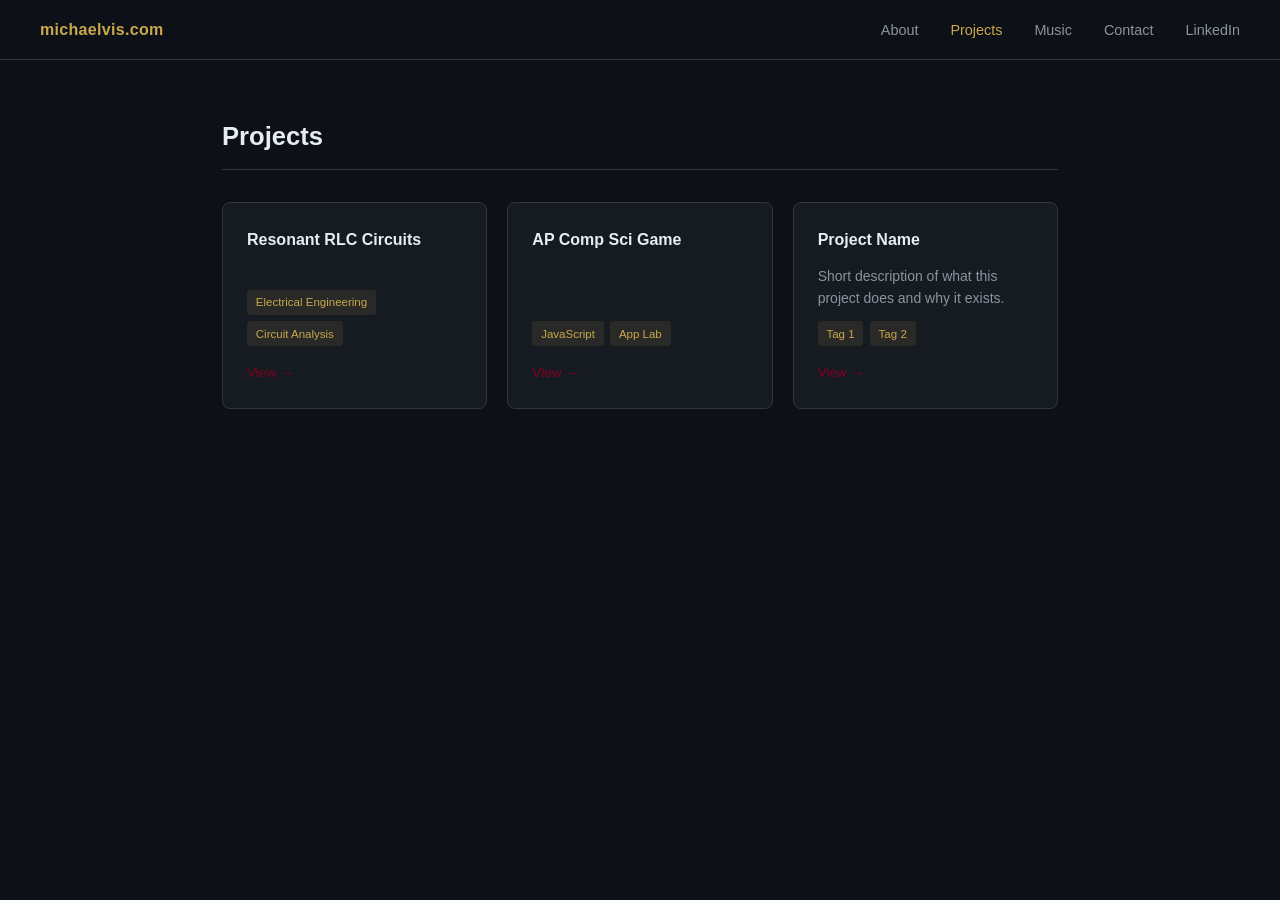
==== projects.html @ 1a80a27c "pushing initial website" ====
<!DOCTYPE html>
<html lang="en">
<head>
  <meta charset="UTF-8" />
  <meta name="viewport" content="width=device-width, initial-scale=1.0" />
  <title>Projects — michaelvis.com</title>
  <link rel="stylesheet" href="style.css" />
</head>
<body>

  <nav>
    <a class="nav-brand" href="index.html">michaelvis.com</a>
    <ul class="nav-links">
      <li><a href="index.html">About</a></li>
      <li><a href="projects.html" class="active">Projects</a></li>
      <li><a href="music.html">Music</a></li>
      <li><a href="contact.html">Contact</a></li>
      <li><a href="https://www.linkedin.com/in/michaelvis/" target="_blank" rel="noopener">LinkedIn</a></li>
    </ul>
  </nav>

  <main>
    <h2 class="page-title">Projects</h2>

    <div class="projects-grid">

      <!-- ── Project Card ─────────────────────────────
           Duplicate this block to add a new project.
           ─────────────────────────────────────────── -->
      <div class="project-card">
        <h3>Resonant RLC Circuits</h3>
        <p><!-- Short description of the project --></p>
        <div class="project-tags">
          <span class="tag">Electrical Engineering</span>
          <span class="tag">Circuit Analysis</span>
        </div>
        <a class="project-link" href="rlc-circuits.html">View →</a>
      </div>

      <div class="project-card">
        <h3>AP Comp Sci Game</h3>
        <p><!-- Short description --></p>
        <div class="project-tags">
          <span class="tag">JavaScript</span>
          <span class="tag">App Lab</span>
        </div>
        <a class="project-link" href="https://studio.code.org/projects/applab/rqAH8xMTi5h5fSl5Fb8dd_cX94-9liHPnm_J8NWIzmo" target="_blank" rel="noopener">View →</a>
      </div>

      <div class="project-card">
        <h3>Project Name</h3>
        <p>Short description of what this project does and why it exists.</p>
        <div class="project-tags">
          <span class="tag">Tag 1</span>
          <span class="tag">Tag 2</span>
        </div>
        <a class="project-link" href="#" target="_blank" rel="noopener">View →</a>
      </div>

    </div>
  </main>

</body>
</html>
---- style.css ----
:root {
  --bg:           #0d1117;
  --bg-secondary: #161b22;
  --text:         #e6edf3;
  --text-muted:   #8b949e;
  --maroon:       #800020;
  --gold:         #c9a84c;
  --border:       #30363d;
  --nav-height:   60px;
}

* {
  margin: 0;
  padding: 0;
  box-sizing: border-box;
}

body {
  background: var(--bg);
  color: var(--text);
  font-family: -apple-system, BlinkMacSystemFont, "Segoe UI", Helvetica, Arial, sans-serif;
  font-size: 16px;
  line-height: 1.6;
}

/* ── NAV ── */
nav {
  position: fixed;
  top: 0;
  left: 0;
  right: 0;
  height: var(--nav-height);
  background: var(--bg);
  border-bottom: 1px solid var(--border);
  display: flex;
  align-items: center;
  justify-content: space-between;
  padding: 0 2.5rem;
  z-index: 100;
}

.nav-brand {
  font-size: 1rem;
  font-weight: 700;
  color: var(--gold);
  text-decoration: none;
  letter-spacing: 0.02em;
}

.nav-links {
  list-style: none;
  display: flex;
  gap: 2rem;
}

.nav-links a {
  color: var(--text-muted);
  text-decoration: none;
  font-size: 0.9rem;
  transition: color 0.2s;
}

.nav-links a:hover,
.nav-links a.active {
  color: var(--gold);
}

/* ── LAYOUT ── */
main {
  max-width: 900px;
  margin: 0 auto;
  padding: calc(var(--nav-height) + 3.5rem) 2rem 5rem;
}

.page-title {
  font-size: 1.6rem;
  font-weight: 700;
  margin-bottom: 2rem;
  padding-bottom: 0.75rem;
  border-bottom: 1px solid var(--border);
}

/* ── ABOUT ── */
.about-grid {
  display: grid;
  grid-template-columns: 200px 1fr;
  gap: 3rem;
  align-items: start;
}

.photo-placeholder {
  width: 200px;
  height: 200px;
  border-radius: 8px;
  background: var(--bg-secondary);
  border: 2px dashed var(--border);
  display: flex;
  align-items: center;
  justify-content: center;
  color: var(--text-muted);
  font-size: 0.8rem;
  text-align: center;
}

.about-content h1 {
  font-size: 2rem;
  font-weight: 700;
  margin-bottom: 0.25rem;
}

.about-content .tagline {
  color: #7ec8e3;
  font-size: 1rem;
  margin-bottom: 1.5rem;
}

.about-content p {
  color: var(--text-muted);
  margin-bottom: 1rem;
  max-width: 55ch;
}

.bio-block {
  display: flex;
  flex-direction: column;
  gap: 0.6rem;
  margin-bottom: 1.25rem;
}

.bio-line {
  display: flex;
  flex-direction: column;
  gap: 0.15rem;
}

.ti-red {
  font-size: 1.3rem;
  color: #e31837;
}

.calvin {
  font-size: 1.3rem;
  color: #c9a84c;
}

.bio-sub {
  font-size: 0.85rem;
  color: var(--text-muted);
  padding-left: 0.1rem;
}

.socials {
  display: flex;
  gap: 0.75rem;
  flex-wrap: wrap;
  margin-top: 2rem;
}

.social-link {
  color: var(--text-muted);
  text-decoration: none;
  font-size: 0.85rem;
  border: 1px solid var(--border);
  padding: 0.35rem 0.9rem;
  border-radius: 4px;
  transition: color 0.2s, border-color 0.2s;
}

.social-link:hover {
  color: var(--gold);
  border-color: var(--gold);
}

/* ── PROJECTS ── */
.projects-grid {
  display: grid;
  grid-template-columns: repeat(auto-fill, minmax(260px, 1fr));
  gap: 1.25rem;
}

.project-card {
  background: var(--bg-secondary);
  border: 1px solid var(--border);
  border-radius: 8px;
  padding: 1.5rem;
  display: flex;
  flex-direction: column;
  gap: 0.75rem;
  transition: border-color 0.2s;
}

.project-card:hover {
  border-color: var(--maroon);
}

.project-card h3 {
  font-size: 1rem;
  font-weight: 600;
}

.project-card p {
  color: var(--text-muted);
  font-size: 0.875rem;
  flex: 1;
}

.project-tags {
  display: flex;
  gap: 0.4rem;
  flex-wrap: wrap;
}

.tag {
  font-size: 0.72rem;
  padding: 0.2rem 0.55rem;
  background: rgba(201, 168, 76, 0.1);
  color: var(--gold);
  border-radius: 3px;
}

.project-link {
  align-self: flex-start;
  font-size: 0.85rem;
  color: var(--maroon);
  text-decoration: none;
  margin-top: 0.25rem;
  transition: color 0.2s;
}

.project-link:hover {
  color: var(--gold);
}

/* ── CONTACT ── */
.contact-section {
  max-width: 480px;
}

.contact-section p {
  color: var(--text-muted);
  margin-bottom: 1.75rem;
}

.mailto-link {
  display: inline-block;
  color: var(--gold);
  font-size: 1.05rem;
  text-decoration: none;
  border-bottom: 1px solid var(--maroon);
  padding-bottom: 2px;
  margin-bottom: 3rem;
  transition: color 0.2s;
}

.mailto-link:hover {
  color: var(--text);
}

/* ── MUSIC ── */
.music-bio {
  color: var(--text-muted);
  max-width: 55ch;
  margin-bottom: 2.5rem;
}

.music-bio strong {
  color: var(--text);
}

.video-grid {
  display: grid;
  grid-template-columns: repeat(auto-fill, minmax(300px, 1fr));
  gap: 1.5rem;
}

.video-card {
  background: var(--bg-secondary);
  border: 1px solid var(--border);
  border-radius: 8px;
  overflow: hidden;
  transition: border-color 0.2s;
}

.video-card:hover {
  border-color: var(--gold);
}

.video-wrapper {
  position: relative;
  padding-bottom: 56.25%; /* 16:9 */
  height: 0;
}

.video-wrapper iframe {
  position: absolute;
  top: 0;
  left: 0;
  width: 100%;
  height: 100%;
}

.audio-wrapper {
  padding: 1.25rem 1rem 0.5rem;
}

.audio-wrapper audio {
  width: 100%;
}

.video-caption {
  padding: 0.75rem 1rem;
  font-size: 0.85rem;
  color: var(--text-muted);
}

/* ── RESPONSIVE ── */
@media (max-width: 600px) {
  nav {
    padding: 0 1.25rem;
  }

  .nav-links {
    gap: 1.25rem;
  }

  main {
    padding: calc(var(--nav-height) + 2rem) 1.25rem 4rem;
  }

  .about-grid {
    grid-template-columns: 1fr;
  }

  .photo-placeholder {
    width: 140px;
    height: 140px;
  }
}
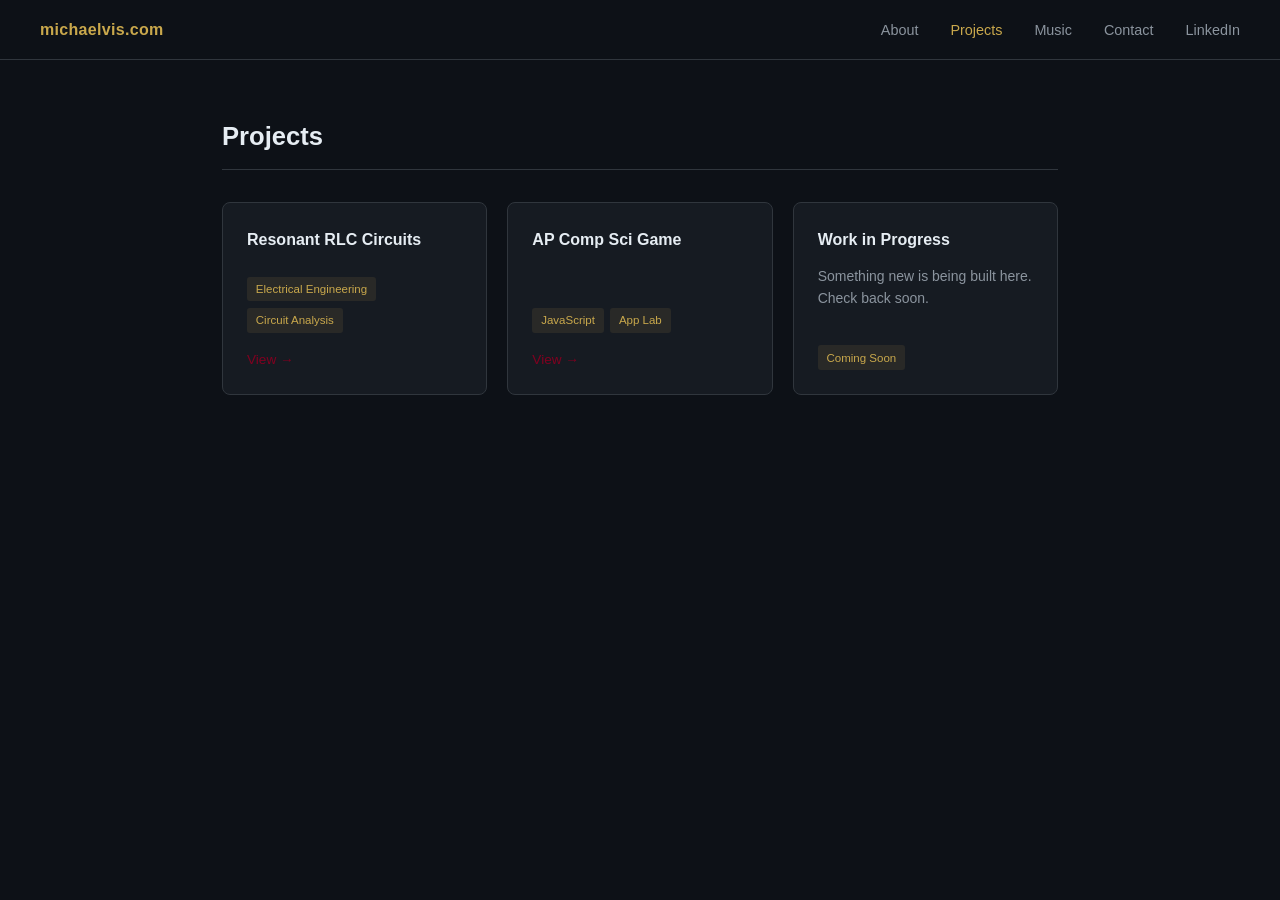
==== commit db6c4275: "updating empty project from tempate to WIP" ====
--- a/projects.html
+++ b/projects.html
@@ -48,13 +48,11 @@
       </div>
 
       <div class="project-card">
-        <h3>Project Name</h3>
-        <p>Short description of what this project does and why it exists.</p>
+        <h3>Work in Progress</h3>
+        <p>Something new is being built here. Check back soon.</p>
         <div class="project-tags">
-          <span class="tag">Tag 1</span>
-          <span class="tag">Tag 2</span>
+          <span class="tag">Coming Soon</span>
         </div>
-        <a class="project-link" href="#" target="_blank" rel="noopener">View →</a>
       </div>
 
     </div>
